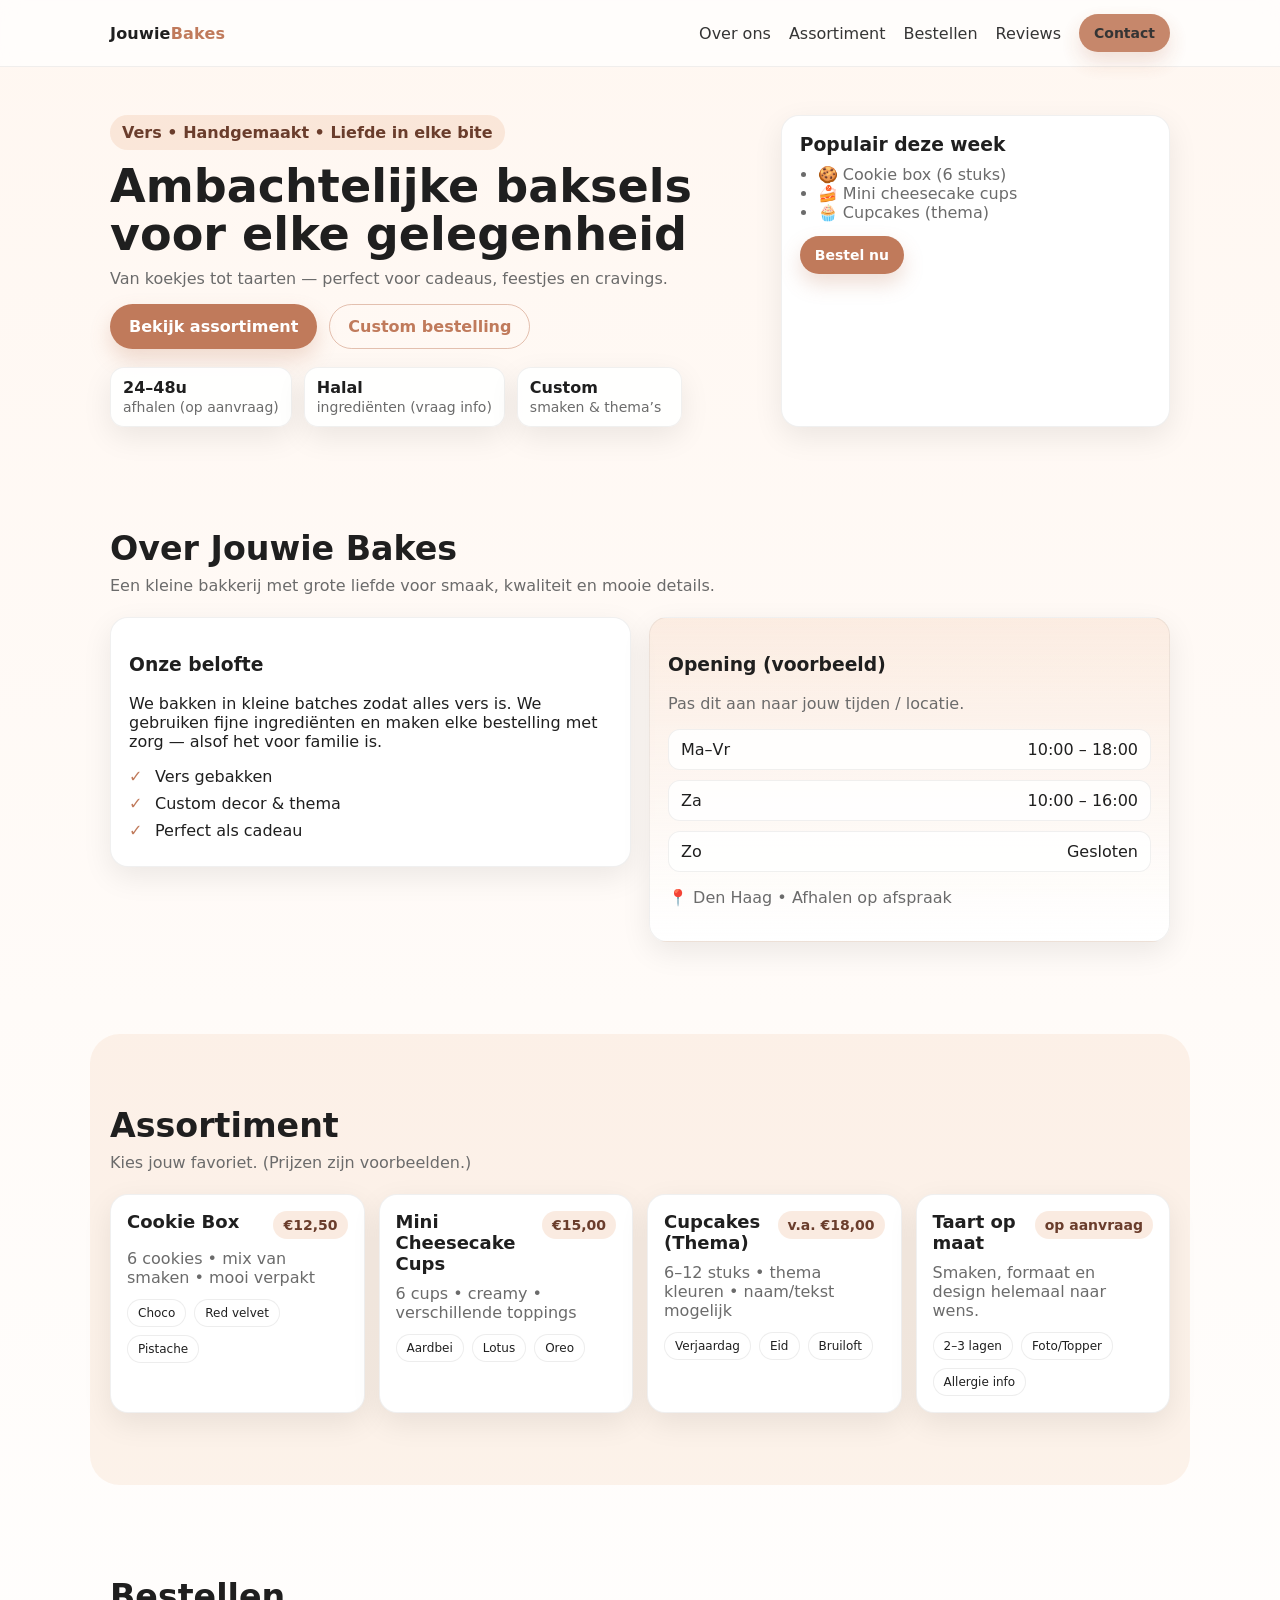
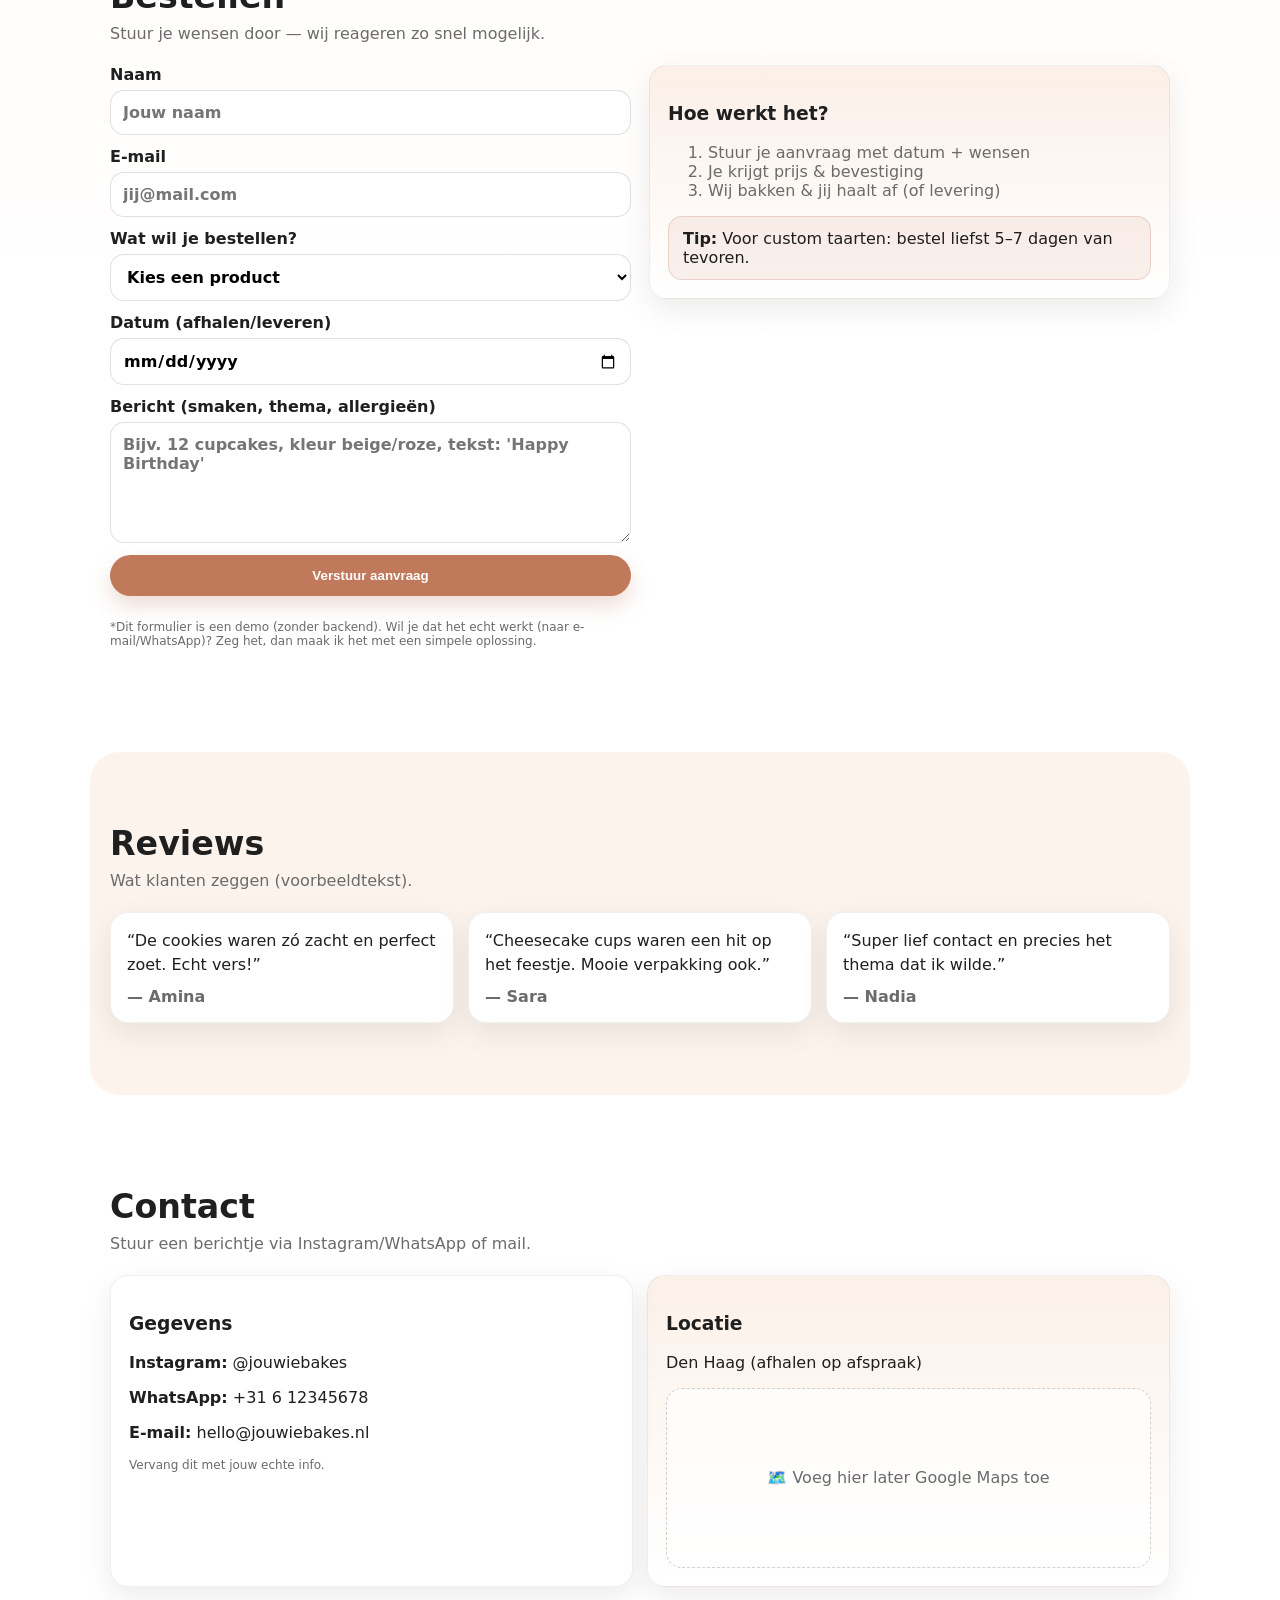
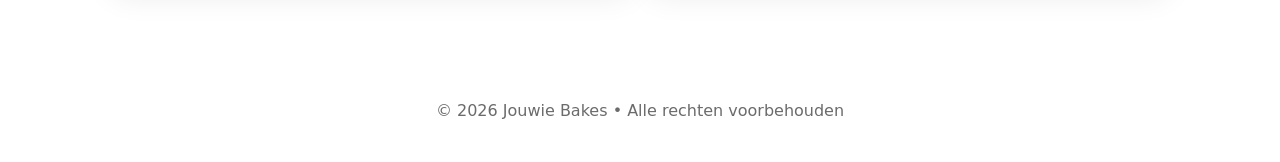
==== index.html @ 12f6afc1 "Update and rename website.html to index.html" ====
<!DOCTYPE html>
<html lang="nl">
<head>
  <meta charset="UTF-8" />
  <meta name="viewport" content="width=device-width, initial-scale=1.0" />
  <title>Jouwie Bakes | Ambachtelijke Bakkerij</title>
  <link rel="stylesheet" href="website.css" />
</head>
<body>

  <!-- Header -->
  <header class="site-header">
    <nav class="nav">
      <a class="logo" href="#home">Jouwie<span>Bakes</span></a>

      <ul class="nav-links">
        <li><a href="#about">Over ons</a></li>
        <li><a href="#menu">Assortiment</a></li>
        <li><a href="#custom">Bestellen</a></li>
        <li><a href="#reviews">Reviews</a></li>
        <li><a class="btn btn-small" href="#contact">Contact</a></li>
      </ul>
    </nav>
  </header>

  <!-- Hero -->
  <main id="home">
    <section class="hero">
      <div class="hero-content">
        <p class="tag">Vers • Handgemaakt • Liefde in elke bite</p>
        <h1>Ambachtelijke baksels voor elke gelegenheid</h1>
        <p class="subtitle">
          Van koekjes tot taarten — perfect voor cadeaus, feestjes en cravings.
        </p>
        <div class="hero-actions">
          <a class="btn" href="#menu">Bekijk assortiment</a>
          <a class="btn btn-ghost" href="#custom">Custom bestelling</a>
        </div>

        <div class="hero-badges">
          <div class="badge">
            <strong>24–48u</strong>
            <span>afhalen (op aanvraag)</span>
          </div>
          <div class="badge">
            <strong>Halal</strong>
            <span>ingrediënten (vraag info)</span>
          </div>
          <div class="badge">
            <strong>Custom</strong>
            <span>smaken & thema’s</span>
          </div>
        </div>
      </div>

      <div class="hero-card">
        <div class="card">
          <h3>Populair deze week</h3>
          <ul class="list">
            <li>🍪 Cookie box (6 stuks)</li>
            <li>🍰 Mini cheesecake cups</li>
            <li>🧁 Cupcakes (thema)</li>
          </ul>
          <a class="btn btn-small" href="#custom">Bestel nu</a>
        </div>
      </div>
    </section>

    <!-- About -->
    <section id="about" class="section">
      <div class="section-head">
        <h2>Over Jouwie Bakes</h2>
        <p>
          Een kleine bakkerij met grote liefde voor smaak, kwaliteit en mooie details.
        </p>
      </div>

      <div class="grid-2">
        <div class="panel">
          <h3>Onze belofte</h3>
          <p>
            We bakken in kleine batches zodat alles vers is. We gebruiken fijne ingrediënten
            en maken elke bestelling met zorg — alsof het voor familie is.
          </p>
          <ul class="checklist">
            <li>Vers gebakken</li>
            <li>Custom decor & thema</li>
            <li>Perfect als cadeau</li>
          </ul>
        </div>

        <div class="panel highlight">
          <h3>Opening (voorbeeld)</h3>
          <p class="muted">Pas dit aan naar jouw tijden / locatie.</p>
          <div class="hours">
            <div><span>Ma–Vr</span><span>10:00 – 18:00</span></div>
            <div><span>Za</span><span>10:00 – 16:00</span></div>
            <div><span>Zo</span><span>Gesloten</span></div>
          </div>
          <p class="muted">📍 Den Haag • Afhalen op afspraak</p>
        </div>
      </div>
    </section>

    <!-- Menu -->
    <section id="menu" class="section alt">
      <div class="section-head">
        <h2>Assortiment</h2>
        <p>Kies jouw favoriet. (Prijzen zijn voorbeelden.)</p>
      </div>

      <div class="cards">
        <article class="product">
          <div class="product-top">
            <h3>Cookie Box</h3>
            <span class="price">€12,50</span>
          </div>
          <p>6 cookies • mix van smaken • mooi verpakt</p>
          <div class="pill-row">
            <span class="pill">Choco</span>
            <span class="pill">Red velvet</span>
            <span class="pill">Pistache</span>
          </div>
        </article>

        <article class="product">
          <div class="product-top">
            <h3>Mini Cheesecake Cups</h3>
            <span class="price">€15,00</span>
          </div>
          <p>6 cups • creamy • verschillende toppings</p>
          <div class="pill-row">
            <span class="pill">Aardbei</span>
            <span class="pill">Lotus</span>
            <span class="pill">Oreo</span>
          </div>
        </article>

        <article class="product">
          <div class="product-top">
            <h3>Cupcakes (Thema)</h3>
            <span class="price">v.a. €18,00</span>
          </div>
          <p>6–12 stuks • thema kleuren • naam/tekst mogelijk</p>
          <div class="pill-row">
            <span class="pill">Verjaardag</span>
            <span class="pill">Eid</span>
            <span class="pill">Bruiloft</span>
          </div>
        </article>

        <article class="product">
          <div class="product-top">
            <h3>Taart op maat</h3>
            <span class="price">op aanvraag</span>
          </div>
          <p>Smaken, formaat en design helemaal naar wens.</p>
          <div class="pill-row">
            <span class="pill">2–3 lagen</span>
            <span class="pill">Foto/Topper</span>
            <span class="pill">Allergie info</span>
          </div>
        </article>
      </div>
    </section>

    <!-- Custom order -->
    <section id="custom" class="section">
      <div class="section-head">
        <h2>Bestellen</h2>
        <p>Stuur je wensen door — wij reageren zo snel mogelijk.</p>
      </div>

      <div class="grid-2">
        <form class="form" action="#" method="post">
          <label>
            Naam
            <input type="text" placeholder="Jouw naam" required />
          </label>

          <label>
            E-mail
            <input type="email" placeholder="jij@mail.com" required />
          </label>

          <label>
            Wat wil je bestellen?
            <select required>
              <option value="">Kies een product</option>
              <option>Cookie Box</option>
              <option>Mini Cheesecake Cups</option>
              <option>Cupcakes (Thema)</option>
              <option>Taart op maat</option>
            </select>
          </label>

          <label>
            Datum (afhalen/leveren)
            <input type="date" required />
          </label>

          <label>
            Bericht (smaken, thema, allergieën)
            <textarea rows="5" placeholder="Bijv. 12 cupcakes, kleur beige/roze, tekst: 'Happy Birthday'"></textarea>
          </label>

          <button class="btn" type="submit">Verstuur aanvraag</button>
          <p class="muted tiny">
            *Dit formulier is een demo (zonder backend). Wil je dat het echt werkt (naar e-mail/WhatsApp)?
            Zeg het, dan maak ik het met een simpele oplossing.
          </p>
        </form>

        <div class="panel highlight">
          <h3>Hoe werkt het?</h3>
          <ol class="steps">
            <li>Stuur je aanvraag met datum + wensen</li>
            <li>Je krijgt prijs & bevestiging</li>
            <li>Wij bakken & jij haalt af (of levering)</li>
          </ol>

          <div class="note">
            <strong>Tip:</strong> Voor custom taarten: bestel liefst 5–7 dagen van tevoren.
          </div>
        </div>
      </div>
    </section>

    <!-- Reviews -->
    <section id="reviews" class="section alt">
      <div class="section-head">
        <h2>Reviews</h2>
        <p>Wat klanten zeggen (voorbeeldtekst).</p>
      </div>

      <div class="quotes">
        <figure class="quote">
          <blockquote>“De cookies waren zó zacht en perfect zoet. Echt vers!”</blockquote>
          <figcaption>— Amina</figcaption>
        </figure>

        <figure class="quote">
          <blockquote>“Cheesecake cups waren een hit op het feestje. Mooie verpakking ook.”</blockquote>
          <figcaption>— Sara</figcaption>
        </figure>

        <figure class="quote">
          <blockquote>“Super lief contact en precies het thema dat ik wilde.”</blockquote>
          <figcaption>— Nadia</figcaption>
        </figure>
      </div>
    </section>

    <!-- Contact -->
    <section id="contact" class="section">
      <div class="section-head">
        <h2>Contact</h2>
        <p>Stuur een berichtje via Instagram/WhatsApp of mail.</p>
      </div>

      <div class="contact-grid">
        <div class="panel">
          <h3>Gegevens</h3>
          <p><strong>Instagram:</strong> @jouwiebakes</p>
          <p><strong>WhatsApp:</strong> +31 6 12345678</p>
          <p><strong>E-mail:</strong> hello@jouwiebakes.nl</p>
          <p class="muted tiny">Vervang dit met jouw echte info.</p>
        </div>

        <div class="panel highlight">
          <h3>Locatie</h3>
          <p>Den Haag (afhalen op afspraak)</p>
          <div class="map-placeholder" aria-label="Kaart placeholder">
            <span>🗺️ Voeg hier later Google Maps toe</span>
          </div>
        </div>
      </div>
    </section>
  </main>

  <!-- Footer -->
  <footer class="footer">
    <p>© <span id="year"></span> Jouwie Bakes • Alle rechten voorbehouden</p>
  </footer>

  <script>
    document.getElementById("year").textContent = new Date().getFullYear();
  </script>
</body>
</html>
---- website.css ----
/* ====== Base ====== */
:root{
  --bg: #fff7f1;
  --bg-2:#fff;
  --text:#1f1f1f;
  --muted:#6b6b6b;

  --brand:#c07a5b;     /* warm bakery */
  --brand-2:#f1c6a8;   /* soft accent */
  --card:#ffffff;

  --shadow: 0 10px 30px rgba(0,0,0,.08);
  --radius: 18px;
}

*{ box-sizing:border-box; }
html{ scroll-behavior:smooth; }
body{
  margin:0;
  font-family: ui-sans-serif, system-ui, -apple-system, Segoe UI, Roboto, Arial, "Apple Color Emoji", "Segoe UI Emoji";
  color:var(--text);
  background: linear-gradient(180deg, var(--bg), #ffffff 60%);
}

a{ color:inherit; text-decoration:none; }
img{ max-width:100%; display:block; }
.section{
  padding:72px 20px;
  max-width:1100px;
  margin:0 auto;
}
.section.alt{
  background: rgba(241,198,168,.22);
  border-radius: 30px;
  margin: 20px auto;
}
.section-head{
  margin-bottom: 22px;
}
.section-head h2{
  margin:0 0 8px;
  font-size: clamp(24px, 2.6vw, 36px);
}
.section-head p{
  margin:0;
  color:var(--muted);
  max-width: 70ch;
}

/* ====== Header / Nav ====== */
.site-header{
  position: sticky;
  top: 0;
  z-index: 50;
  backdrop-filter: blur(10px);
  background: rgba(255,255,255,.7);
  border-bottom: 1px solid rgba(0,0,0,.06);
}
.nav{
  max-width:1100px;
  margin:0 auto;
  padding:14px 20px;
  display:flex;
  align-items:center;
  justify-content:space-between;
  gap: 14px;
}
.logo{
  font-weight: 800;
  letter-spacing: .2px;
}
.logo span{
  color: var(--brand);
}
.nav-links{
  list-style:none;
  display:flex;
  gap: 18px;
  padding:0;
  margin:0;
  align-items:center;
}
.nav-links a{
  color: var(--text);
  opacity: .9;
}
.nav-links a:hover{ opacity: 1; }

/* ====== Buttons ====== */
.btn{
  display:inline-flex;
  align-items:center;
  justify-content:center;
  padding: 12px 18px;
  border-radius: 999px;
  border: 1px solid transparent;
  background: var(--brand);
  color: white;
  font-weight: 700;
  box-shadow: 0 10px 20px rgba(192,122,91,.25);
  transition: transform .15s ease, opacity .15s ease;
}
.btn:hover{ transform: translateY(-1px); }
.btn:active{ transform: translateY(0px); }
.btn-ghost{
  background: transparent;
  color: var(--brand);
  border-color: rgba(192,122,91,.45);
  box-shadow: none;
}
.btn-small{
  padding: 10px 14px;
  font-size: 14px;
}

/* ====== Hero ====== */
.hero{
  max-width:1100px;
  margin:0 auto;
  padding: 48px 20px 30px;
  display:grid;
  grid-template-columns: 1.25fr .75fr;
  gap: 22px;
  align-items: stretch;
}
.tag{
  display:inline-block;
  background: rgba(241,198,168,.35);
  color: #6a3d2c;
  padding: 8px 12px;
  border-radius: 999px;
  font-weight: 700;
  margin: 0 0 12px;
}
.hero h1{
  margin: 0 0 10px;
  font-size: clamp(30px, 3.6vw, 48px);
  line-height: 1.05;
}
.subtitle{
  margin:0 0 16px;
  color: var(--muted);
  max-width: 55ch;
}
.hero-actions{
  display:flex;
  gap: 12px;
  flex-wrap: wrap;
  margin: 14px 0 18px;
}
.hero-badges{
  display:flex;
  gap: 12px;
  flex-wrap: wrap;
}
.badge{
  background: rgba(255,255,255,.9);
  border: 1px solid rgba(0,0,0,.06);
  border-radius: 14px;
  padding: 10px 12px;
  box-shadow: var(--shadow);
  min-width: 165px;
}
.badge strong{ display:block; }
.badge span{ color: var(--muted); font-size: 14px; }

.hero-card .card{
  background: var(--card);
  border-radius: var(--radius);
  padding: 18px;
  box-shadow: var(--shadow);
  border: 1px solid rgba(0,0,0,.06);
  height: 100%;
}
.card h3{ margin: 0 0 10px; }
.list{
  margin: 0 0 14px;
  padding-left: 18px;
  color: var(--muted);
}

/* ====== Layout helpers ====== */
.grid-2{
  display:grid;
  grid-template-columns: 1fr 1fr;
  gap: 18px;
  align-items: start;
}
.panel{
  background: var(--card);
  border-radius: var(--radius);
  padding: 18px;
  box-shadow: var(--shadow);
  border: 1px solid rgba(0,0,0,.06);
}
.panel.highlight{
  background: linear-gradient(180deg, rgba(241,198,168,.25), rgba(255,255,255,1));
}

/* ====== About ====== */
.checklist{
  margin: 12px 0 0;
  padding: 0;
  list-style:none;
}
.checklist li{
  padding-left: 26px;
  position: relative;
  margin: 8px 0;
}
.checklist li::before{
  content:"✓";
  position:absolute;
  left: 0;
  top: 0;
  color: var(--brand);
  font-weight: 900;
}
.hours{
  display:grid;
  gap: 10px;
  margin: 12px 0;
}
.hours div{
  display:flex;
  justify-content:space-between;
  padding: 10px 12px;
  border-radius: 12px;
  background: rgba(255,255,255,.85);
  border: 1px solid rgba(0,0,0,.06);
}

/* ====== Products ====== */
.cards{
  display:grid;
  grid-template-columns: repeat(4, 1fr);
  gap: 14px;
}
.product{
  background: var(--card);
  border-radius: var(--radius);
  padding: 16px;
  border: 1px solid rgba(0,0,0,.06);
  box-shadow: var(--shadow);
  transition: transform .15s ease;
}
.product:hover{ transform: translateY(-2px); }
.product-top{
  display:flex;
  align-items:flex-start;
  justify-content:space-between;
  gap: 10px;
}
.product h3{
  margin:0;
  font-size: 18px;
}
.price{
  font-weight: 900;
  color: #6a3d2c;
  background: rgba(241,198,168,.35);
  padding: 6px 10px;
  border-radius: 999px;
  font-size: 14px;
  white-space: nowrap;
}
.product p{
  margin: 10px 0 0;
  color: var(--muted);
}
.pill-row{
  display:flex;
  gap: 8px;
  flex-wrap: wrap;
  margin-top: 12px;
}
.pill{
  font-size: 12px;
  padding: 6px 10px;
  border-radius: 999px;
  border: 1px solid rgba(0,0,0,.07);
  background: rgba(255,255,255,.85);
}

/* ====== Form ====== */
.form{
  display:grid;
  gap: 12px;
}
label{
  display:grid;
  gap: 6px;
  font-weight: 700;
}
input, select, textarea{
  width: 100%;
  border-radius: 14px;
  border: 1px solid rgba(0,0,0,.12);
  padding: 12px 12px;
  font: inherit;
  background: rgba(255,255,255,.95);
}
textarea{ resize: vertical; }
.muted{ color: var(--muted); }
.tiny{ font-size: 12px; }

/* ====== Steps / Note ====== */
.steps{
  margin: 10px 0 0;
  color: var(--muted);
}
.note{
  margin-top: 16px;
  padding: 12px 14px;
  border-radius: 14px;
  background: rgba(192,122,91,.10);
  border: 1px solid rgba(192,122,91,.25);
}

/* ====== Reviews ====== */
.quotes{
  display:grid;
  grid-template-columns: repeat(3, 1fr);
  gap: 14px;
}
.quote{
  margin:0;
  background: var(--card);
  border-radius: var(--radius);
  padding: 16px;
  border: 1px solid rgba(0,0,0,.06);
  box-shadow: var(--shadow);
}
.quote blockquote{
  margin:0 0 10px;
  color: var(--text);
  line-height: 1.5;
}
.quote figcaption{
  color: var(--muted);
  font-weight: 700;
}

/* ====== Contact ====== */
.contact-grid{
  display:grid;
  grid-template-columns: 1fr 1fr;
  gap: 14px;
}
.map-placeholder{
  margin-top: 10px;
  height: 180px;
  border-radius: 16px;
  border: 1px dashed rgba(0,0,0,.18);
  display:flex;
  align-items:center;
  justify-content:center;
  color: var(--muted);
  background: rgba(255,255,255,.7);
}

/* ====== Footer ====== */
.footer{
  padding: 26px 20px;
  text-align:center;
  color: var(--muted);
}

/* ====== Responsive ====== */
@media (max-width: 980px){
  .cards{ grid-template-columns: repeat(2, 1fr); }
  .hero{ grid-template-columns: 1fr; }
  .hero-card{ order: 2; }
  .grid-2{ grid-template-columns: 1fr; }
  .quotes{ grid-template-columns: 1fr; }
  .contact-grid{ grid-template-columns: 1fr; }
  .nav-links{ gap: 12px; flex-wrap: wrap; justify-content: flex-end; }
}
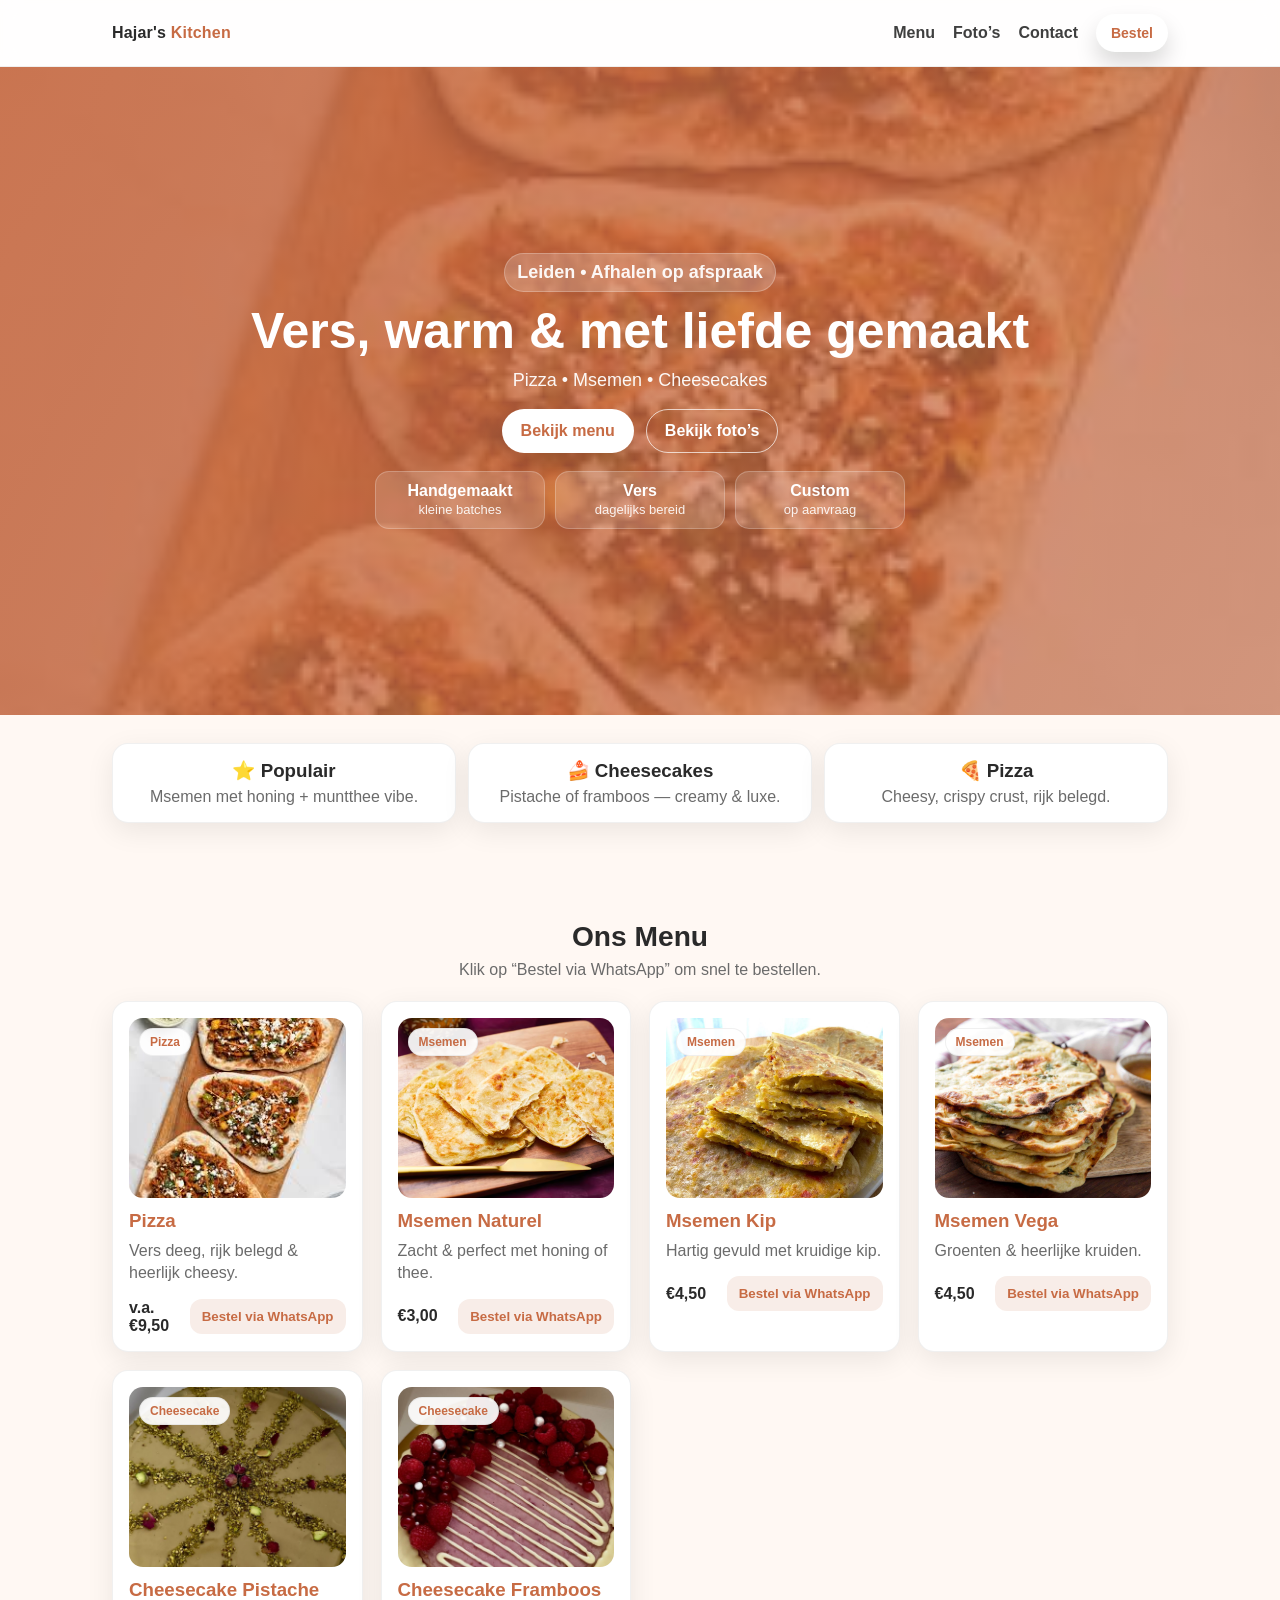
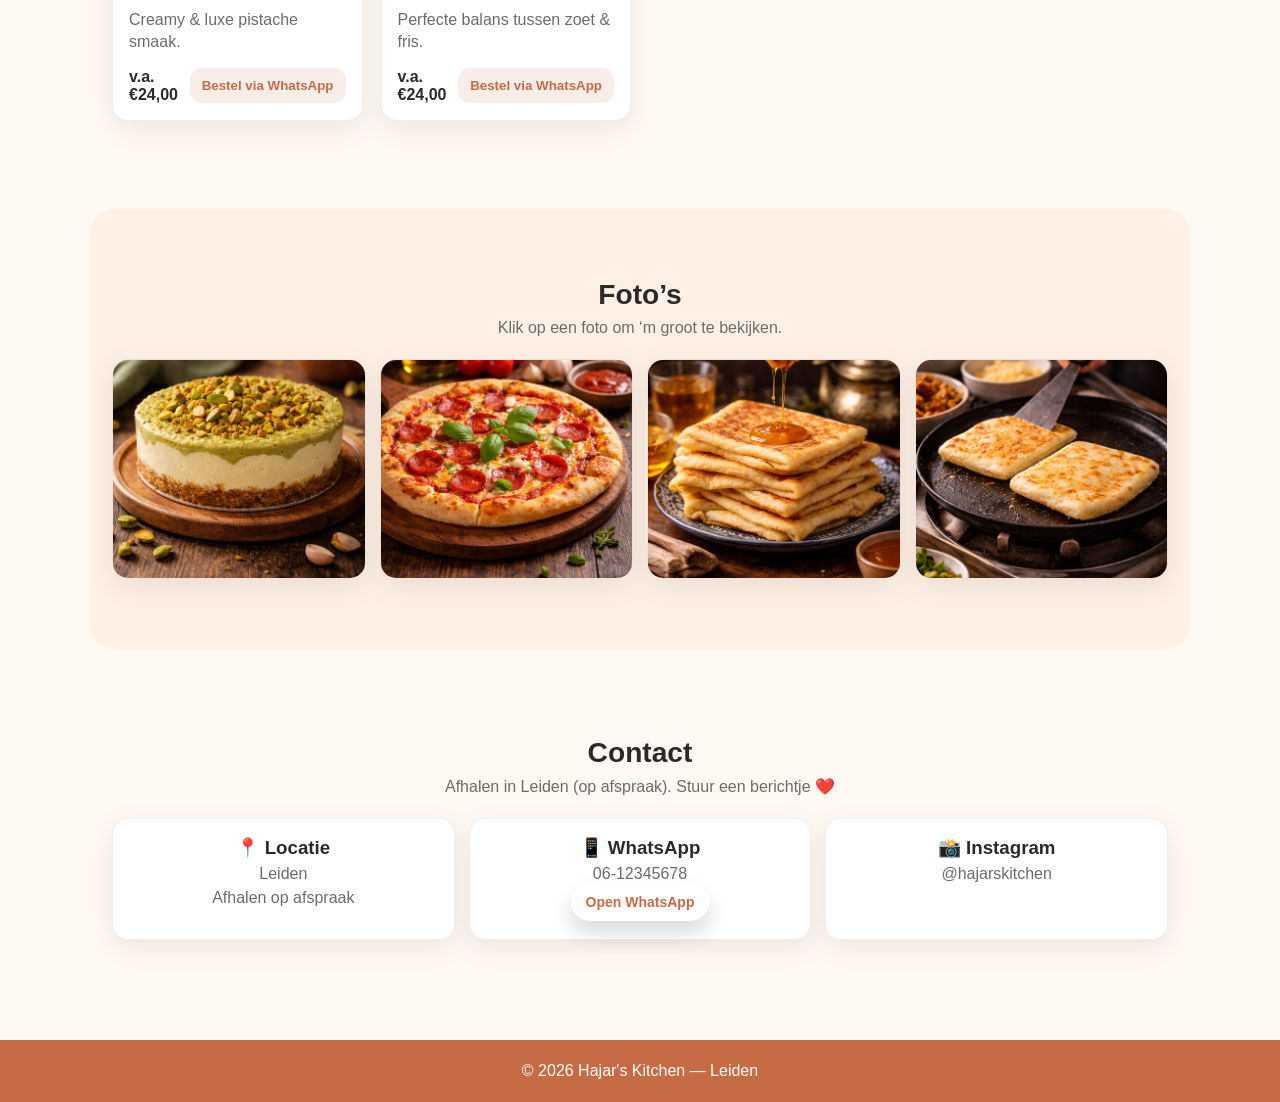
==== commit f4021ad8: "Add files via upload" ====
--- a/index.html
+++ b/index.html
@@ -3,288 +3,237 @@
 <head>
   <meta charset="UTF-8" />
   <meta name="viewport" content="width=device-width, initial-scale=1.0" />
-  <title>Jouwie Bakes | Ambachtelijke Bakkerij</title>
+  <title>Hajar's Kitchen | Leiden</title>
   <link rel="stylesheet" href="website.css" />
 </head>
+
 <body>
 
   <!-- Header -->
-  <header class="site-header">
+  <header class="header" id="top">
     <nav class="nav">
-      <a class="logo" href="#home">Jouwie<span>Bakes</span></a>
+      <a class="logo" href="#top" aria-label="Terug naar boven">
+        Hajar's <span>Kitchen</span>
+      </a>
+
+      <button class="menu-toggle" aria-label="Menu openen/sluiten" aria-expanded="false">
+        <span></span><span></span><span></span>
+      </button>
 
       <ul class="nav-links">
-        <li><a href="#about">Over ons</a></li>
-        <li><a href="#menu">Assortiment</a></li>
-        <li><a href="#custom">Bestellen</a></li>
-        <li><a href="#reviews">Reviews</a></li>
-        <li><a class="btn btn-small" href="#contact">Contact</a></li>
+        <li><a class="nav-link" href="#menu">Menu</a></li>
+        <li><a class="nav-link" href="#gallery">Foto’s</a></li>
+        <li><a class="nav-link" href="#contact">Contact</a></li>
+        <li><a class="btn btn-small" href="#contact">Bestel</a></li>
       </ul>
     </nav>
   </header>
 
   <!-- Hero -->
-  <main id="home">
-    <section class="hero">
-      <div class="hero-content">
-        <p class="tag">Vers • Handgemaakt • Liefde in elke bite</p>
-        <h1>Ambachtelijke baksels voor elke gelegenheid</h1>
-        <p class="subtitle">
-          Van koekjes tot taarten — perfect voor cadeaus, feestjes en cravings.
-        </p>
-        <div class="hero-actions">
-          <a class="btn" href="#menu">Bekijk assortiment</a>
-          <a class="btn btn-ghost" href="#custom">Custom bestelling</a>
-        </div>
-
-        <div class="hero-badges">
-          <div class="badge">
-            <strong>24–48u</strong>
-            <span>afhalen (op aanvraag)</span>
-          </div>
-          <div class="badge">
-            <strong>Halal</strong>
-            <span>ingrediënten (vraag info)</span>
-          </div>
-          <div class="badge">
-            <strong>Custom</strong>
-            <span>smaken & thema’s</span>
-          </div>
-        </div>
-      </div>
-
-      <div class="hero-card">
-        <div class="card">
-          <h3>Populair deze week</h3>
-          <ul class="list">
-            <li>🍪 Cookie box (6 stuks)</li>
-            <li>🍰 Mini cheesecake cups</li>
-            <li>🧁 Cupcakes (thema)</li>
-          </ul>
-          <a class="btn btn-small" href="#custom">Bestel nu</a>
-        </div>
-      </div>
-    </section>
-
-    <!-- About -->
-    <section id="about" class="section">
-      <div class="section-head">
-        <h2>Over Jouwie Bakes</h2>
-        <p>
-          Een kleine bakkerij met grote liefde voor smaak, kwaliteit en mooie details.
-        </p>
-      </div>
-
-      <div class="grid-2">
-        <div class="panel">
-          <h3>Onze belofte</h3>
-          <p>
-            We bakken in kleine batches zodat alles vers is. We gebruiken fijne ingrediënten
-            en maken elke bestelling met zorg — alsof het voor familie is.
-          </p>
-          <ul class="checklist">
-            <li>Vers gebakken</li>
-            <li>Custom decor & thema</li>
-            <li>Perfect als cadeau</li>
-          </ul>
-        </div>
-
-        <div class="panel highlight">
-          <h3>Opening (voorbeeld)</h3>
-          <p class="muted">Pas dit aan naar jouw tijden / locatie.</p>
-          <div class="hours">
-            <div><span>Ma–Vr</span><span>10:00 – 18:00</span></div>
-            <div><span>Za</span><span>10:00 – 16:00</span></div>
-            <div><span>Zo</span><span>Gesloten</span></div>
-          </div>
-          <p class="muted">📍 Den Haag • Afhalen op afspraak</p>
-        </div>
-      </div>
-    </section>
-
-    <!-- Menu -->
-    <section id="menu" class="section alt">
-      <div class="section-head">
-        <h2>Assortiment</h2>
-        <p>Kies jouw favoriet. (Prijzen zijn voorbeelden.)</p>
-      </div>
-
-      <div class="cards">
-        <article class="product">
-          <div class="product-top">
-            <h3>Cookie Box</h3>
-            <span class="price">€12,50</span>
-          </div>
-          <p>6 cookies • mix van smaken • mooi verpakt</p>
-          <div class="pill-row">
-            <span class="pill">Choco</span>
-            <span class="pill">Red velvet</span>
-            <span class="pill">Pistache</span>
-          </div>
-        </article>
-
-        <article class="product">
-          <div class="product-top">
-            <h3>Mini Cheesecake Cups</h3>
-            <span class="price">€15,00</span>
-          </div>
-          <p>6 cups • creamy • verschillende toppings</p>
-          <div class="pill-row">
-            <span class="pill">Aardbei</span>
-            <span class="pill">Lotus</span>
-            <span class="pill">Oreo</span>
-          </div>
-        </article>
-
-        <article class="product">
-          <div class="product-top">
-            <h3>Cupcakes (Thema)</h3>
-            <span class="price">v.a. €18,00</span>
-          </div>
-          <p>6–12 stuks • thema kleuren • naam/tekst mogelijk</p>
-          <div class="pill-row">
-            <span class="pill">Verjaardag</span>
-            <span class="pill">Eid</span>
-            <span class="pill">Bruiloft</span>
-          </div>
-        </article>
-
-        <article class="product">
-          <div class="product-top">
-            <h3>Taart op maat</h3>
-            <span class="price">op aanvraag</span>
-          </div>
-          <p>Smaken, formaat en design helemaal naar wens.</p>
-          <div class="pill-row">
-            <span class="pill">2–3 lagen</span>
-            <span class="pill">Foto/Topper</span>
-            <span class="pill">Allergie info</span>
-          </div>
-        </article>
-      </div>
-    </section>
-
-    <!-- Custom order -->
-    <section id="custom" class="section">
-      <div class="section-head">
-        <h2>Bestellen</h2>
-        <p>Stuur je wensen door — wij reageren zo snel mogelijk.</p>
-      </div>
-
-      <div class="grid-2">
-        <form class="form" action="#" method="post">
-          <label>
-            Naam
-            <input type="text" placeholder="Jouw naam" required />
-          </label>
-
-          <label>
-            E-mail
-            <input type="email" placeholder="jij@mail.com" required />
-          </label>
-
-          <label>
-            Wat wil je bestellen?
-            <select required>
-              <option value="">Kies een product</option>
-              <option>Cookie Box</option>
-              <option>Mini Cheesecake Cups</option>
-              <option>Cupcakes (Thema)</option>
-              <option>Taart op maat</option>
-            </select>
-          </label>
-
-          <label>
-            Datum (afhalen/leveren)
-            <input type="date" required />
-          </label>
-
-          <label>
-            Bericht (smaken, thema, allergieën)
-            <textarea rows="5" placeholder="Bijv. 12 cupcakes, kleur beige/roze, tekst: 'Happy Birthday'"></textarea>
-          </label>
-
-          <button class="btn" type="submit">Verstuur aanvraag</button>
-          <p class="muted tiny">
-            *Dit formulier is een demo (zonder backend). Wil je dat het echt werkt (naar e-mail/WhatsApp)?
-            Zeg het, dan maak ik het met een simpele oplossing.
-          </p>
-        </form>
-
-        <div class="panel highlight">
-          <h3>Hoe werkt het?</h3>
-          <ol class="steps">
-            <li>Stuur je aanvraag met datum + wensen</li>
-            <li>Je krijgt prijs & bevestiging</li>
-            <li>Wij bakken & jij haalt af (of levering)</li>
-          </ol>
-
-          <div class="note">
-            <strong>Tip:</strong> Voor custom taarten: bestel liefst 5–7 dagen van tevoren.
-          </div>
-        </div>
-      </div>
-    </section>
-
-    <!-- Reviews -->
-    <section id="reviews" class="section alt">
-      <div class="section-head">
-        <h2>Reviews</h2>
-        <p>Wat klanten zeggen (voorbeeldtekst).</p>
-      </div>
-
-      <div class="quotes">
-        <figure class="quote">
-          <blockquote>“De cookies waren zó zacht en perfect zoet. Echt vers!”</blockquote>
-          <figcaption>— Amina</figcaption>
-        </figure>
-
-        <figure class="quote">
-          <blockquote>“Cheesecake cups waren een hit op het feestje. Mooie verpakking ook.”</blockquote>
-          <figcaption>— Sara</figcaption>
-        </figure>
-
-        <figure class="quote">
-          <blockquote>“Super lief contact en precies het thema dat ik wilde.”</blockquote>
-          <figcaption>— Nadia</figcaption>
-        </figure>
-      </div>
-    </section>
-
-    <!-- Contact -->
-    <section id="contact" class="section">
-      <div class="section-head">
-        <h2>Contact</h2>
-        <p>Stuur een berichtje via Instagram/WhatsApp of mail.</p>
-      </div>
-
-      <div class="contact-grid">
-        <div class="panel">
-          <h3>Gegevens</h3>
-          <p><strong>Instagram:</strong> @jouwiebakes</p>
-          <p><strong>WhatsApp:</strong> +31 6 12345678</p>
-          <p><strong>E-mail:</strong> hello@jouwiebakes.nl</p>
-          <p class="muted tiny">Vervang dit met jouw echte info.</p>
-        </div>
-
-        <div class="panel highlight">
-          <h3>Locatie</h3>
-          <p>Den Haag (afhalen op afspraak)</p>
-          <div class="map-placeholder" aria-label="Kaart placeholder">
-            <span>🗺️ Voeg hier later Google Maps toe</span>
-          </div>
-        </div>
-      </div>
-    </section>
-  </main>
-
-  <!-- Footer -->
+  <section class="hero">
+    <div class="hero-overlay"></div>
+
+    <div class="hero-text">
+      <p class="pill">Leiden • Afhalen op afspraak</p>
+      <h1>Vers, warm & met liefde gemaakt</h1>
+      <p>Pizza • Msemen • Cheesecakes</p>
+
+      <div class="hero-actions">
+        <a href="#menu" class="btn">Bekijk menu</a>
+        <a href="#gallery" class="btn btn-ghost">Bekijk foto’s</a>
+      </div>
+
+      <div class="hero-stats">
+        <div class="stat">
+          <strong>Handgemaakt</strong>
+          <span>kleine batches</span>
+        </div>
+        <div class="stat">
+          <strong>Vers</strong>
+          <span>dagelijks bereid</span>
+        </div>
+        <div class="stat">
+          <strong>Custom</strong>
+          <span>op aanvraag</span>
+        </div>
+      </div>
+    </div>
+  </section>
+
+  <!-- Highlights -->
+  <section class="section section-tight">
+    <div class="highlights">
+      <div class="highlight-card">
+        <h3>⭐ Populair</h3>
+        <p>Msemen met honing + muntthee vibe.</p>
+      </div>
+      <div class="highlight-card">
+        <h3>🍰 Cheesecakes</h3>
+        <p>Pistache of framboos — creamy & luxe.</p>
+      </div>
+      <div class="highlight-card">
+        <h3>🍕 Pizza</h3>
+        <p>Cheesy, crispy crust, rijk belegd.</p>
+      </div>
+    </div>
+  </section>
+
+  <!-- Menu -->
+  <section id="menu" class="section">
+    <div class="section-head">
+      <h2>Ons Menu</h2>
+      <p>Klik op “Bestel via WhatsApp” om snel te bestellen.</p>
+    </div>
+
+    <div class="products">
+
+      <article class="card">
+        <div class="img-wrap">
+          <img src="images/pizza.jpg" alt="Pizza">
+          <span class="tag">Pizza</span>
+        </div>
+        <h3>Pizza</h3>
+        <p>Vers deeg, rijk belegd & heerlijk cheesy.</p>
+        <div class="card-bottom">
+          <span class="price">v.a. €9,50</span>
+          <button class="order-btn"
+            data-product="Pizza"
+            data-price="v.a. €9,50">Bestel via WhatsApp</button>
+        </div>
+      </article>
+
+      <article class="card">
+        <div class="img-wrap">
+          <img src="images/msemen-naturel.avif" alt="Msemen Naturel">
+          <span class="tag">Msemen</span>
+        </div>
+        <h3>Msemen Naturel</h3>
+        <p>Zacht & perfect met honing of thee.</p>
+        <div class="card-bottom">
+          <span class="price">€3,00</span>
+          <button class="order-btn"
+            data-product="Msemen Naturel"
+            data-price="€3,00">Bestel via WhatsApp</button>
+        </div>
+      </article>
+
+      <article class="card">
+        <div class="img-wrap">
+          <img src="images/msemen-kip.jpg" alt="Msemen Kip">
+          <span class="tag">Msemen</span>
+        </div>
+        <h3>Msemen Kip</h3>
+        <p>Hartig gevuld met kruidige kip.</p>
+        <div class="card-bottom">
+          <span class="price">€4,50</span>
+          <button class="order-btn"
+            data-product="Msemen Kip"
+            data-price="€4,50">Bestel via WhatsApp</button>
+        </div>
+      </article>
+
+      <article class="card">
+        <div class="img-wrap">
+          <img src="images/msemen-vega.jpg" alt="Msemen Vega">
+          <span class="tag">Msemen</span>
+        </div>
+        <h3>Msemen Vega</h3>
+        <p>Groenten & heerlijke kruiden.</p>
+        <div class="card-bottom">
+          <span class="price">€4,50</span>
+          <button class="order-btn"
+            data-product="Msemen Vega"
+            data-price="€4,50">Bestel via WhatsApp</button>
+        </div>
+      </article>
+
+      <article class="card">
+        <div class="img-wrap">
+          <img src="images/cheesecake-pistache.jpg" alt="Cheesecake Pistache">
+          <span class="tag">Cheesecake</span>
+        </div>
+        <h3>Cheesecake Pistache</h3>
+        <p>Creamy & luxe pistache smaak.</p>
+        <div class="card-bottom">
+          <span class="price">v.a. €24,00</span>
+          <button class="order-btn"
+            data-product="Cheesecake Pistache"
+            data-price="v.a. €24,00">Bestel via WhatsApp</button>
+        </div>
+      </article>
+
+      <article class="card">
+        <div class="img-wrap">
+          <img src="images/cheesecake-framboos.jpg" alt="Cheesecake Framboos">
+          <span class="tag">Cheesecake</span>
+        </div>
+        <h3>Cheesecake Framboos</h3>
+        <p>Perfecte balans tussen zoet & fris.</p>
+        <div class="card-bottom">
+          <span class="price">v.a. €24,00</span>
+          <button class="order-btn"
+            data-product="Cheesecake Framboos"
+            data-price="v.a. €24,00">Bestel via WhatsApp</button>
+        </div>
+      </article>
+
+    </div>
+  </section>
+
+  <!-- Gallery -->
+  <section id="gallery" class="section light">
+    <div class="section-head">
+      <h2>Foto’s</h2>
+      <p>Klik op een foto om ‘m groot te bekijken.</p>
+    </div>
+
+    <div class="gallery">
+      <img class="gallery-img" src="images/gallery-1.png" alt="Gallery foto 1">
+      <img class="gallery-img" src="images/gallery-2.png" alt="Gallery foto 2">
+      <img class="gallery-img" src="images/gallery-3.png" alt="Gallery foto 3">
+      <img class="gallery-img" src="images/gallery-4.png" alt="Gallery foto 4">
+    </div>
+  </section>
+
+  <!-- Contact -->
+  <section id="contact" class="section">
+    <div class="section-head">
+      <h2>Contact</h2>
+      <p>Afhalen in Leiden (op afspraak). Stuur een berichtje ❤️</p>
+    </div>
+
+    <div class="contact-cards">
+      <div class="contact-card">
+        <h3>📍 Locatie</h3>
+        <p>Leiden</p>
+        <p class="muted">Afhalen op afspraak</p>
+      </div>
+      <div class="contact-card">
+        <h3>📱 WhatsApp</h3>
+        <p>06-12345678</p>
+        <a class="btn btn-small" href="https://wa.me/31612345678" target="_blank" rel="noreferrer">Open WhatsApp</a>
+      </div>
+      <div class="contact-card">
+        <h3>📸 Instagram</h3>
+        <p>@hajarskitchen</p>
+        <a class="btn btn-small btn-ghost" href="#" onclick="return false;">Open Instagram</a>
+      </div>
+    </div>
+  </section>
+
   <footer class="footer">
-    <p>© <span id="year"></span> Jouwie Bakes • Alle rechten voorbehouden</p>
+    <p>© <span id="year"></span> Hajar's Kitchen — Leiden</p>
   </footer>
 
-  <script>
-    document.getElementById("year").textContent = new Date().getFullYear();
-  </script>
+  <!-- Back to top -->
+  <button class="back-to-top" aria-label="Terug naar boven">↑</button>
+
+  <!-- Lightbox -->
+  <div class="lightbox" aria-hidden="true">
+    <button class="lightbox-close" aria-label="Sluiten">✕</button>
+    <img class="lightbox-img" src="" alt="Vergrote afbeelding">
+  </div>
+
+  <script src="website.js"></script>
 </body>
-</html>
+</html>
--- a/website.css
+++ b/website.css
@@ -1,378 +1,430 @@
-/* ====== Base ====== */
 :root{
-  --bg: #fff7f1;
-  --bg-2:#fff;
-  --text:#1f1f1f;
-  --muted:#6b6b6b;
-
-  --brand:#c07a5b;     /* warm bakery */
-  --brand-2:#f1c6a8;   /* soft accent */
-  --card:#ffffff;
-
-  --shadow: 0 10px 30px rgba(0,0,0,.08);
-  --radius: 18px;
-}
-
-*{ box-sizing:border-box; }
+  --bg: #fff8f3;
+  --white: #ffffff;
+  --text: #2a2a2a;
+  --muted: #6b6b6b;
+
+  --brand: #c76b44;
+  --brand-soft: #fff0e6;
+
+  --shadow: 0 8px 28px rgba(0,0,0,.08);
+  --radius: 16px;
+}
+
+*{ margin:0; padding:0; box-sizing:border-box; }
 html{ scroll-behavior:smooth; }
 body{
-  margin:0;
-  font-family: ui-sans-serif, system-ui, -apple-system, Segoe UI, Roboto, Arial, "Apple Color Emoji", "Segoe UI Emoji";
-  color:var(--text);
-  background: linear-gradient(180deg, var(--bg), #ffffff 60%);
-}
-
-a{ color:inherit; text-decoration:none; }
-img{ max-width:100%; display:block; }
-.section{
-  padding:72px 20px;
-  max-width:1100px;
-  margin:0 auto;
-}
-.section.alt{
-  background: rgba(241,198,168,.22);
-  border-radius: 30px;
-  margin: 20px auto;
-}
-.section-head{
-  margin-bottom: 22px;
-}
-.section-head h2{
-  margin:0 0 8px;
-  font-size: clamp(24px, 2.6vw, 36px);
-}
-.section-head p{
-  margin:0;
-  color:var(--muted);
-  max-width: 70ch;
-}
-
-/* ====== Header / Nav ====== */
-.site-header{
+  font-family: Arial, sans-serif;
+  background: var(--bg);
+  color: var(--text);
+}
+
+/* Header */
+.header{
   position: sticky;
   top: 0;
-  z-index: 50;
+  z-index: 99;
+  background: rgba(255,255,255,.85);
   backdrop-filter: blur(10px);
-  background: rgba(255,255,255,.7);
   border-bottom: 1px solid rgba(0,0,0,.06);
-}
+  transition: box-shadow .2s ease;
+}
+.header.scrolled{ box-shadow: 0 10px 30px rgba(0,0,0,.08); }
+
 .nav{
-  max-width:1100px;
-  margin:0 auto;
-  padding:14px 20px;
-  display:flex;
-  align-items:center;
+  display:flex;
   justify-content:space-between;
+  align-items:center;
+  padding: 14px 22px;
+  max-width: 1100px;
+  margin: 0 auto;
   gap: 14px;
 }
+
 .logo{
-  font-weight: 800;
+  font-weight: 900;
+  text-decoration:none;
+  color: var(--text);
   letter-spacing: .2px;
 }
-.logo span{
-  color: var(--brand);
-}
+.logo span{ color: var(--brand); }
+
 .nav-links{
   list-style:none;
   display:flex;
+  align-items:center;
   gap: 18px;
-  padding:0;
-  margin:0;
-  align-items:center;
-}
-.nav-links a{
+}
+.nav-link{
+  text-decoration:none;
   color: var(--text);
+  font-weight: 700;
   opacity: .9;
 }
-.nav-links a:hover{ opacity: 1; }
-
-/* ====== Buttons ====== */
+.nav-link:hover{ opacity: 1; }
+.nav-link.active{ color: var(--brand); }
+
+/* Mobile menu */
+.menu-toggle{
+  display:none;
+  width: 44px;
+  height: 44px;
+  border-radius: 12px;
+  border: 1px solid rgba(0,0,0,.1);
+  background: rgba(255,255,255,.9);
+  cursor:pointer;
+}
+.menu-toggle span{
+  display:block;
+  height: 2px;
+  background: var(--text);
+  margin: 7px 10px;
+  border-radius: 2px;
+}
+
+@media (max-width: 820px){
+  .menu-toggle{ display:block; }
+  .nav-links{
+    position: absolute;
+    right: 18px;
+    top: 62px;
+    background: rgba(255,255,255,.96);
+    border: 1px solid rgba(0,0,0,.08);
+    box-shadow: var(--shadow);
+    border-radius: 14px;
+    padding: 10px;
+    display:none;
+    flex-direction: column;
+    align-items: stretch;
+    min-width: 190px;
+  }
+  .nav-links.open{ display:flex; }
+  .nav-links li a{ display:block; padding: 10px 12px; border-radius: 12px; }
+  .nav-links li a:hover{ background: rgba(199,107,68,.10); }
+}
+
+/* Hero */
+.hero{
+  position: relative;
+  min-height: 72vh;
+  display:flex;
+  align-items:center;
+  justify-content:center;
+  text-align:center;
+  background: url("images/pizza.jpg") center/cover no-repeat;
+  overflow:hidden;
+}
+.hero-overlay{
+  position:absolute; inset:0;
+  background: linear-gradient(120deg, rgba(199,107,68,.92), rgba(199,107,68,.65));
+}
+.hero-text{
+  position: relative;
+  z-index: 1;
+  padding: 34px 18px;
+  max-width: 900px;
+  color: white;
+  animation: floatIn .6s ease both;
+}
+@keyframes floatIn{
+  from{ transform: translateY(10px); opacity: 0; }
+  to{ transform: translateY(0); opacity: 1; }
+}
+.hero h1{
+  font-size: clamp(30px, 4vw, 50px);
+  margin: 10px 0 10px;
+}
+.hero p{ font-size: 18px; opacity: .95; }
+
+.pill{
+  display:inline-block;
+  padding: 8px 12px;
+  border-radius: 999px;
+  background: rgba(255,255,255,.22);
+  border: 1px solid rgba(255,255,255,.25);
+  font-weight: 800;
+  font-size: 14px;
+}
+
+.hero-actions{
+  display:flex;
+  justify-content:center;
+  gap: 12px;
+  margin-top: 18px;
+  flex-wrap: wrap;
+}
+
+.hero-stats{
+  margin-top: 18px;
+  display:flex;
+  gap: 10px;
+  justify-content:center;
+  flex-wrap: wrap;
+}
+.stat{
+  background: rgba(255,255,255,.15);
+  border: 1px solid rgba(255,255,255,.22);
+  border-radius: 14px;
+  padding: 10px 12px;
+  min-width: 170px;
+}
+.stat strong{ display:block; }
+.stat span{ opacity: .9; font-size: 13px; }
+
+/* Buttons */
 .btn{
   display:inline-flex;
   align-items:center;
   justify-content:center;
+  gap: 8px;
+  margin-top: 0;
   padding: 12px 18px;
+  background: white;
+  color: var(--brand);
+  text-decoration:none;
+  font-weight: 900;
   border-radius: 999px;
-  border: 1px solid transparent;
-  background: var(--brand);
-  color: white;
-  font-weight: 700;
-  box-shadow: 0 10px 20px rgba(192,122,91,.25);
+  border: 1px solid rgba(255,255,255,.45);
+  box-shadow: 0 12px 22px rgba(0,0,0,.15);
   transition: transform .15s ease, opacity .15s ease;
+  cursor:pointer;
 }
 .btn:hover{ transform: translateY(-1px); }
 .btn:active{ transform: translateY(0px); }
 .btn-ghost{
   background: transparent;
-  color: var(--brand);
-  border-color: rgba(192,122,91,.45);
+  color: white;
+  border: 1px solid rgba(255,255,255,.7);
   box-shadow: none;
 }
-.btn-small{
-  padding: 10px 14px;
-  font-size: 14px;
-}
-
-/* ====== Hero ====== */
-.hero{
-  max-width:1100px;
-  margin:0 auto;
-  padding: 48px 20px 30px;
+.btn-small{ padding: 10px 14px; font-size: 14px; }
+
+/* Sections */
+.section{
+  padding: 70px 22px;
+  text-align:center;
+  max-width: 1100px;
+  margin: 0 auto;
+}
+.section-tight{ padding: 28px 22px; }
+.light{
+  background: var(--brand-soft);
+  border-radius: 26px;
+  margin: 18px auto;
+}
+
+.section-head{ margin-bottom: 22px; }
+.section-head h2{
+  font-size: clamp(24px, 2.2vw, 34px);
+  margin-bottom: 8px;
+}
+.section-head p{ color: var(--muted); }
+
+/* Highlights */
+.highlights{
   display:grid;
-  grid-template-columns: 1.25fr .75fr;
-  gap: 22px;
-  align-items: stretch;
-}
-.tag{
-  display:inline-block;
-  background: rgba(241,198,168,.35);
-  color: #6a3d2c;
-  padding: 8px 12px;
-  border-radius: 999px;
-  font-weight: 700;
-  margin: 0 0 12px;
-}
-.hero h1{
-  margin: 0 0 10px;
-  font-size: clamp(30px, 3.6vw, 48px);
-  line-height: 1.05;
-}
-.subtitle{
-  margin:0 0 16px;
-  color: var(--muted);
-  max-width: 55ch;
-}
-.hero-actions{
-  display:flex;
+  grid-template-columns: repeat(3, 1fr);
   gap: 12px;
-  flex-wrap: wrap;
-  margin: 14px 0 18px;
-}
-.hero-badges{
-  display:flex;
-  gap: 12px;
-  flex-wrap: wrap;
-}
-.badge{
-  background: rgba(255,255,255,.9);
-  border: 1px solid rgba(0,0,0,.06);
-  border-radius: 14px;
-  padding: 10px 12px;
-  box-shadow: var(--shadow);
-  min-width: 165px;
-}
-.badge strong{ display:block; }
-.badge span{ color: var(--muted); font-size: 14px; }
-
-.hero-card .card{
-  background: var(--card);
+  max-width: 1100px;
+  margin: 0 auto;
+}
+.highlight-card{
+  background: var(--white);
+  padding: 16px;
   border-radius: var(--radius);
-  padding: 18px;
   box-shadow: var(--shadow);
   border: 1px solid rgba(0,0,0,.06);
-  height: 100%;
-}
-.card h3{ margin: 0 0 10px; }
-.list{
-  margin: 0 0 14px;
-  padding-left: 18px;
-  color: var(--muted);
-}
-
-/* ====== Layout helpers ====== */
-.grid-2{
+}
+.highlight-card p{ margin-top: 6px; color: var(--muted); }
+@media (max-width: 820px){
+  .highlights{ grid-template-columns: 1fr; }
+}
+
+/* Products */
+.products{
   display:grid;
-  grid-template-columns: 1fr 1fr;
+  grid-template-columns: repeat(auto-fit, minmax(250px, 1fr));
   gap: 18px;
-  align-items: start;
-}
-.panel{
-  background: var(--card);
+  margin-top: 22px;
+}
+
+.card{
+  background: var(--white);
+  padding: 16px;
   border-radius: var(--radius);
-  padding: 18px;
   box-shadow: var(--shadow);
   border: 1px solid rgba(0,0,0,.06);
-}
-.panel.highlight{
-  background: linear-gradient(180deg, rgba(241,198,168,.25), rgba(255,255,255,1));
-}
-
-/* ====== About ====== */
-.checklist{
-  margin: 12px 0 0;
-  padding: 0;
-  list-style:none;
-}
-.checklist li{
-  padding-left: 26px;
+  text-align:left;
+  transition: transform .18s ease, box-shadow .18s ease;
   position: relative;
-  margin: 8px 0;
-}
-.checklist li::before{
-  content:"✓";
+  overflow: hidden;
+}
+.card:hover{
+  transform: translateY(-6px);
+  box-shadow: 0 16px 36px rgba(0,0,0,.12);
+}
+
+.img-wrap{
+  position: relative;
+  border-radius: 14px;
+  overflow: hidden;
+  margin-bottom: 12px;
+}
+.card img{
+  width: 100%;
+  height: 180px;
+  object-fit: cover;
+  display:block;
+  transform: scale(1);
+  transition: transform .25s ease;
+}
+.card:hover img{ transform: scale(1.05); }
+
+.tag{
   position:absolute;
-  left: 0;
-  top: 0;
+  left: 10px;
+  top: 10px;
+  background: rgba(255,255,255,.92);
   color: var(--brand);
   font-weight: 900;
-}
-.hours{
-  display:grid;
-  gap: 10px;
-  margin: 12px 0;
-}
-.hours div{
-  display:flex;
-  justify-content:space-between;
-  padding: 10px 12px;
-  border-radius: 12px;
-  background: rgba(255,255,255,.85);
-  border: 1px solid rgba(0,0,0,.06);
-}
-
-/* ====== Products ====== */
-.cards{
-  display:grid;
-  grid-template-columns: repeat(4, 1fr);
-  gap: 14px;
-}
-.product{
-  background: var(--card);
-  border-radius: var(--radius);
-  padding: 16px;
-  border: 1px solid rgba(0,0,0,.06);
-  box-shadow: var(--shadow);
-  transition: transform .15s ease;
-}
-.product:hover{ transform: translateY(-2px); }
-.product-top{
-  display:flex;
-  align-items:flex-start;
-  justify-content:space-between;
-  gap: 10px;
-}
-.product h3{
-  margin:0;
-  font-size: 18px;
-}
-.price{
-  font-weight: 900;
-  color: #6a3d2c;
-  background: rgba(241,198,168,.35);
-  padding: 6px 10px;
-  border-radius: 999px;
-  font-size: 14px;
-  white-space: nowrap;
-}
-.product p{
-  margin: 10px 0 0;
-  color: var(--muted);
-}
-.pill-row{
-  display:flex;
-  gap: 8px;
-  flex-wrap: wrap;
-  margin-top: 12px;
-}
-.pill{
   font-size: 12px;
   padding: 6px 10px;
   border-radius: 999px;
-  border: 1px solid rgba(0,0,0,.07);
-  background: rgba(255,255,255,.85);
-}
-
-/* ====== Form ====== */
-.form{
+  border: 1px solid rgba(0,0,0,.06);
+}
+
+.card h3{
+  margin-bottom: 8px;
+  color: var(--brand);
+}
+.card p{ color: var(--muted); line-height: 1.4; }
+
+.card-bottom{
+  margin-top: 14px;
+  display:flex;
+  justify-content:space-between;
+  align-items:center;
+  gap: 10px;
+}
+.price{
+  font-weight: 900;
+  color: var(--text);
+}
+.order-btn{
+  border: none;
+  background: rgba(199,107,68,.12);
+  color: var(--brand);
+  font-weight: 900;
+  padding: 10px 12px;
+  border-radius: 12px;
+  cursor:pointer;
+  transition: transform .15s ease, background .15s ease;
+  white-space: nowrap;
+}
+.order-btn:hover{
+  transform: translateY(-1px);
+  background: rgba(199,107,68,.18);
+}
+
+/* Gallery */
+.gallery{
   display:grid;
-  gap: 12px;
-}
-label{
-  display:grid;
-  gap: 6px;
-  font-weight: 700;
-}
-input, select, textarea{
-  width: 100%;
-  border-radius: 14px;
-  border: 1px solid rgba(0,0,0,.12);
-  padding: 12px 12px;
-  font: inherit;
-  background: rgba(255,255,255,.95);
-}
-textarea{ resize: vertical; }
-.muted{ color: var(--muted); }
-.tiny{ font-size: 12px; }
-
-/* ====== Steps / Note ====== */
-.steps{
-  margin: 10px 0 0;
-  color: var(--muted);
-}
-.note{
-  margin-top: 16px;
-  padding: 12px 14px;
-  border-radius: 14px;
-  background: rgba(192,122,91,.10);
-  border: 1px solid rgba(192,122,91,.25);
-}
-
-/* ====== Reviews ====== */
-.quotes{
+  grid-template-columns: repeat(auto-fit, minmax(210px, 1fr));
+  gap: 14px;
+  margin-top: 22px;
+}
+.gallery img{
+  width:100%;
+  height: 220px;
+  object-fit: cover;
+  border-radius: 16px;
+  box-shadow: var(--shadow);
+  border: 1px solid rgba(0,0,0,.06);
+  cursor: pointer;
+  transition: transform .18s ease;
+}
+.gallery img:hover{ transform: translateY(-4px); }
+
+/* Contact */
+.contact-cards{
   display:grid;
   grid-template-columns: repeat(3, 1fr);
   gap: 14px;
-}
-.quote{
-  margin:0;
-  background: var(--card);
+  margin-top: 18px;
+}
+.contact-card{
+  background: var(--white);
+  padding: 18px;
   border-radius: var(--radius);
-  padding: 16px;
+  box-shadow: var(--shadow);
   border: 1px solid rgba(0,0,0,.06);
+}
+.contact-card p{ margin-top: 6px; color: var(--muted); }
+@media (max-width: 820px){
+  .contact-cards{ grid-template-columns: 1fr; }
+}
+
+/* Footer */
+.footer{
+  background: var(--brand);
+  color: white;
+  padding: 22px;
+  text-align:center;
+  margin-top: 30px;
+}
+
+/* Back to top */
+.back-to-top{
+  position: fixed;
+  right: 16px;
+  bottom: 16px;
+  width: 46px;
+  height: 46px;
+  border-radius: 16px;
+  border: 1px solid rgba(0,0,0,.08);
+  background: rgba(255,255,255,.92);
+  color: var(--brand);
+  font-weight: 900;
+  cursor:pointer;
   box-shadow: var(--shadow);
-}
-.quote blockquote{
-  margin:0 0 10px;
-  color: var(--text);
-  line-height: 1.5;
-}
-.quote figcaption{
-  color: var(--muted);
-  font-weight: 700;
-}
-
-/* ====== Contact ====== */
-.contact-grid{
-  display:grid;
-  grid-template-columns: 1fr 1fr;
-  gap: 14px;
-}
-.map-placeholder{
-  margin-top: 10px;
-  height: 180px;
-  border-radius: 16px;
-  border: 1px dashed rgba(0,0,0,.18);
-  display:flex;
+  opacity: 0;
+  pointer-events: none;
+  transform: translateY(8px);
+  transition: opacity .18s ease, transform .18s ease;
+}
+.back-to-top.show{
+  opacity: 1;
+  pointer-events: auto;
+  transform: translateY(0);
+}
+
+/* Lightbox */
+.lightbox{
+  position: fixed;
+  inset: 0;
+  background: rgba(0,0,0,.75);
+  display:none;
   align-items:center;
   justify-content:center;
-  color: var(--muted);
-  background: rgba(255,255,255,.7);
-}
-
-/* ====== Footer ====== */
-.footer{
-  padding: 26px 20px;
-  text-align:center;
-  color: var(--muted);
-}
-
-/* ====== Responsive ====== */
-@media (max-width: 980px){
-  .cards{ grid-template-columns: repeat(2, 1fr); }
-  .hero{ grid-template-columns: 1fr; }
-  .hero-card{ order: 2; }
-  .grid-2{ grid-template-columns: 1fr; }
-  .quotes{ grid-template-columns: 1fr; }
-  .contact-grid{ grid-template-columns: 1fr; }
-  .nav-links{ gap: 12px; flex-wrap: wrap; justify-content: flex-end; }
+  padding: 18px;
+  z-index: 999;
+}
+.lightbox.open{ display:flex; }
+.lightbox-img{
+  max-width: min(980px, 95vw);
+  max-height: 85vh;
+  border-radius: 18px;
+  box-shadow: 0 24px 60px rgba(0,0,0,.35);
+}
+.lightbox-close{
+  position: fixed;
+  top: 16px;
+  right: 16px;
+  width: 44px;
+  height: 44px;
+  border-radius: 14px;
+  border: none;
+  background: rgba(255,255,255,.92);
+  cursor:pointer;
+  font-weight: 900;
 }
